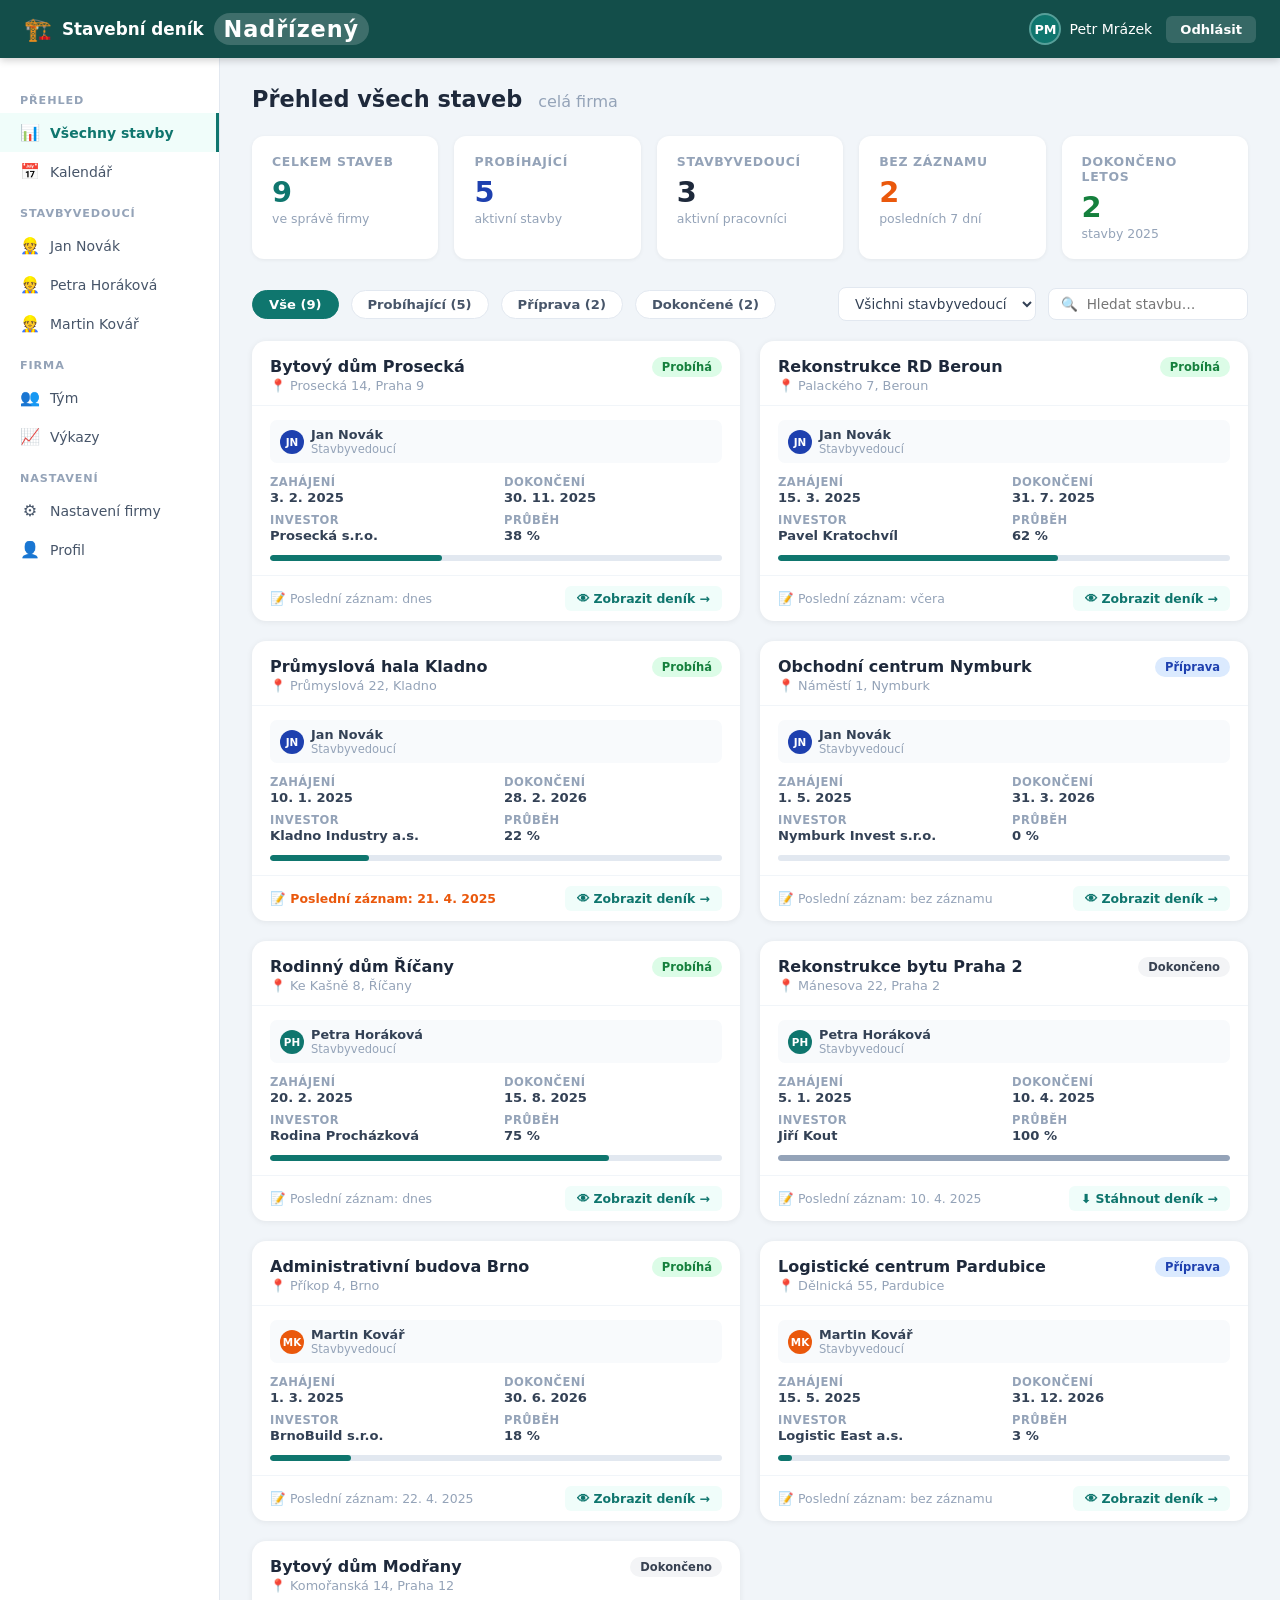
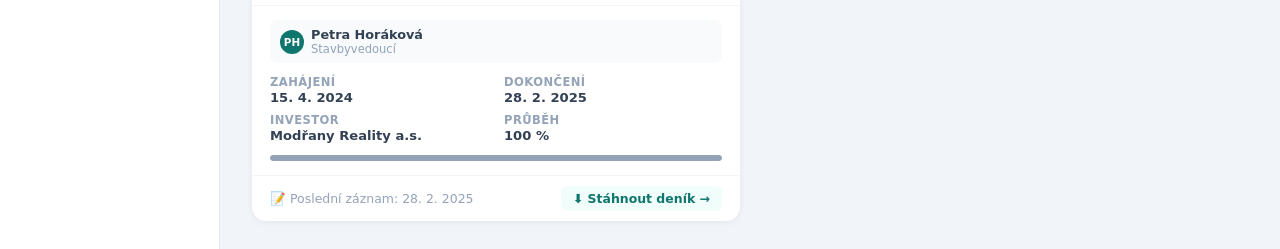
==== dashboard-nadrizeny.html @ 55eeec6a "Initial commit — Stavební deník demo Statická HTML aplikace s rolemi stavbyvedoucí a nadřízený: - Př" ====
<!DOCTYPE html>
<html lang="cs">
<head>
  <meta charset="UTF-8" />
  <meta name="viewport" content="width=device-width, initial-scale=1.0" />
  <title>Stavební deník – Přehled vedení</title>
  <style>
    *, *::before, *::after { box-sizing: border-box; margin: 0; padding: 0; }
    :root {
      --blue:    #1e40af;
      --blue-d:  #1e3a8a;
      --blue-l:  #dbeafe;
      --blue-50: #eff6ff;
      --teal:    #0f766e;
      --teal-l:  #ccfbf1;
      --orange:  #ea580c;
      --green:   #15803d;
      --green-l: #dcfce7;
      --gray-50: #f8fafc;
      --gray-100:#f1f5f9;
      --gray-200:#e2e8f0;
      --gray-400:#94a3b8;
      --gray-600:#475569;
      --gray-700:#334155;
      --gray-800:#1e293b;
    }
    body { font-family: system-ui, sans-serif; background: var(--gray-100); color: var(--gray-800); }

    /* Topbar */
    .topbar { background: #134e4a; color: #fff; padding: 0 24px; height: 58px; display: flex; align-items: center; justify-content: space-between; position: sticky; top: 0; z-index: 100; box-shadow: 0 2px 8px rgba(0,0,0,0.2); }
    .topbar-logo { display: flex; align-items: center; gap: 10px; font-weight: 800; font-size: 1.05rem; }
    .topbar-logo span { font-size: 1.4rem; }
    .role-badge { background: rgba(255,255,255,0.18); font-size: 0.72rem; font-weight: 700; padding: 3px 10px; border-radius: 100px; letter-spacing: 0.04em; }
    .topbar-right { display: flex; align-items: center; gap: 14px; }
    .topbar-user { display: flex; align-items: center; gap: 8px; font-size: 0.875rem; }
    .avatar { width: 32px; height: 32px; border-radius: 50%; background: var(--teal); border: 2px solid rgba(255,255,255,0.3); display: flex; align-items: center; justify-content: center; font-weight: 700; font-size: 0.8rem; }
    .topbar-btn { background: rgba(255,255,255,0.15); border: none; color: #fff; padding: 6px 14px; border-radius: 6px; font-size: 0.82rem; cursor: pointer; font-family: inherit; font-weight: 600; }
    .topbar-btn:hover { background: rgba(255,255,255,0.25); }

    /* Layout */
    .layout { display: flex; min-height: calc(100vh - 58px); }
    .sidebar { width: 220px; background: #fff; border-right: 1px solid var(--gray-200); padding: 20px 0; flex-shrink: 0; }
    .nav-item { display: flex; align-items: center; gap: 10px; padding: 10px 20px; font-size: 0.875rem; font-weight: 500; color: var(--gray-600); cursor: pointer; transition: background 0.1s; text-decoration: none; }
    .nav-item:hover { background: var(--gray-100); color: var(--gray-800); }
    .nav-item.active { background: #f0fdfa; color: var(--teal); font-weight: 700; border-right: 3px solid var(--teal); }
    .nav-icon { font-size: 1rem; width: 20px; text-align: center; }
    .nav-section { font-size: 0.7rem; font-weight: 700; color: var(--gray-400); text-transform: uppercase; letter-spacing: 0.08em; padding: 16px 20px 6px; }
    .main { flex: 1; padding: 28px 32px; }

    /* Page header */
    .page-header { display: flex; align-items: center; justify-content: space-between; margin-bottom: 24px; }
    .page-title { font-size: 1.4rem; font-weight: 800; color: var(--gray-800); }
    .page-title span { color: var(--gray-400); font-weight: 400; font-size: 1rem; margin-left: 8px; }

    /* Stats */
    .stats { display: grid; grid-template-columns: repeat(5, 1fr); gap: 16px; margin-bottom: 28px; }
    .stat-card { background: #fff; border-radius: 12px; padding: 18px 20px; box-shadow: 0 1px 4px rgba(0,0,0,0.06); }
    .stat-label { font-size: 0.78rem; font-weight: 600; color: var(--gray-400); text-transform: uppercase; letter-spacing: 0.05em; margin-bottom: 6px; }
    .stat-value { font-size: 1.8rem; font-weight: 800; color: var(--gray-800); }
    .stat-sub { font-size: 0.78rem; color: var(--gray-400); margin-top: 2px; }
    .stat-card.teal .stat-value { color: var(--teal); }
    .stat-card.blue .stat-value { color: var(--blue); }
    .stat-card.orange .stat-value { color: var(--orange); }
    .stat-card.green .stat-value { color: var(--green); }

    /* Toolbar */
    .toolbar { display: flex; align-items: center; gap: 12px; margin-bottom: 20px; flex-wrap: wrap; }
    .filter-btn { padding: 6px 16px; border-radius: 100px; border: 1.5px solid var(--gray-200); background: #fff; font-size: 0.82rem; font-weight: 600; cursor: pointer; color: var(--gray-600); font-family: inherit; transition: all 0.1s; }
    .filter-btn:hover { border-color: var(--teal); color: var(--teal); }
    .filter-btn.active { background: var(--teal); color: #fff; border-color: var(--teal); }
    .toolbar-sep { flex: 1; }
    .mgr-select { border: 1.5px solid var(--gray-200); border-radius: 8px; padding: 7px 12px; font-size: 0.85rem; font-family: inherit; outline: none; background: #fff; color: var(--gray-700); cursor: pointer; }
    .mgr-select:focus { border-color: var(--teal); }
    .search-input { border: 1.5px solid var(--gray-200); border-radius: 8px; padding: 7px 12px; font-size: 0.85rem; font-family: inherit; outline: none; width: 200px; }
    .search-input:focus { border-color: var(--teal); }

    /* Grid */
    .stavby-grid { display: grid; grid-template-columns: repeat(auto-fill, minmax(320px, 1fr)); gap: 20px; }
    .stavba-card { background: #fff; border-radius: 14px; box-shadow: 0 1px 6px rgba(0,0,0,0.07); overflow: hidden; transition: all 0.2s; text-decoration: none; color: inherit; display: block; }
    .stavba-card:hover { box-shadow: 0 6px 20px rgba(0,0,0,0.12); transform: translateY(-1px); }
    .stavba-header { padding: 16px 18px 12px; border-bottom: 1px solid var(--gray-100); display: flex; justify-content: space-between; align-items: flex-start; gap: 8px; }
    .stavba-name { font-weight: 800; font-size: 1rem; color: var(--gray-800); margin-bottom: 2px; }
    .stavba-addr { font-size: 0.8rem; color: var(--gray-400); }
    .badge { font-size: 0.72rem; font-weight: 700; padding: 3px 10px; border-radius: 100px; white-space: nowrap; flex-shrink: 0; }
    .badge.probiha   { background: var(--green-l);  color: var(--green); }
    .badge.priprava  { background: var(--blue-l);   color: var(--blue); }
    .badge.pozastavena { background: #fef3c7; color: #92400e; }
    .badge.dokonceno { background: #f3f4f6; color: #374151; }
    .stavba-body { padding: 14px 18px; }
    .stavba-meta { display: grid; grid-template-columns: 1fr 1fr; gap: 8px 16px; margin-bottom: 12px; }
    .meta-label { font-size: 0.72rem; color: var(--gray-400); font-weight: 600; text-transform: uppercase; letter-spacing: 0.04em; }
    .meta-value { font-size: 0.82rem; font-weight: 600; color: var(--gray-700); margin-top: 1px; }
    .manager-row { display: flex; align-items: center; gap: 7px; margin-bottom: 12px; padding: 7px 10px; background: var(--gray-50); border-radius: 7px; }
    .manager-avatar { width: 24px; height: 24px; border-radius: 50%; background: var(--blue); color: #fff; font-size: 0.65rem; font-weight: 700; display: flex; align-items: center; justify-content: center; flex-shrink: 0; }
    .manager-avatar.teal { background: var(--teal); }
    .manager-avatar.orange { background: var(--orange); }
    .manager-name { font-size: 0.8rem; font-weight: 600; color: var(--gray-700); }
    .manager-role { font-size: 0.72rem; color: var(--gray-400); }
    .progress-bar-wrap { margin-bottom: 0; }
    .progress-label { display: flex; justify-content: space-between; font-size: 0.75rem; color: var(--gray-400); margin-bottom: 4px; }
    .progress-bar { height: 6px; background: var(--gray-200); border-radius: 100px; overflow: hidden; }
    .progress-fill { height: 100%; border-radius: 100px; background: var(--teal); }
    .progress-fill.done { background: var(--gray-400); }
    .stavba-footer { padding: 10px 18px; border-top: 1px solid var(--gray-100); display: flex; justify-content: space-between; align-items: center; }
    .last-entry { font-size: 0.78rem; color: var(--gray-400); }
    .last-entry.warn { color: var(--orange); font-weight: 600; }
    .open-btn { font-size: 0.78rem; font-weight: 700; color: var(--teal); background: #f0fdfa; border: none; padding: 5px 12px; border-radius: 6px; cursor: pointer; font-family: inherit; white-space: nowrap; }
    .open-btn:hover { background: var(--teal-l); }

    /* No results */
    .no-results { text-align: center; padding: 60px 20px; color: var(--gray-400); grid-column: 1 / -1; }
    .no-results-icon { font-size: 2.5rem; display: block; margin-bottom: 12px; }
  </style>
</head>
<body>

<div class="topbar">
  <div class="topbar-logo">
    <span>🏗️</span> Stavební deník
    <span class="role-badge">Nadřízený</span>
  </div>
  <div class="topbar-right">
    <div class="topbar-user">
      <div class="avatar">PM</div>
      <span>Petr Mrázek</span>
    </div>
    <button class="topbar-btn" onclick="window.location='index.html'">Odhlásit</button>
  </div>
</div>

<div class="layout">
  <aside class="sidebar">
    <div class="nav-section">Přehled</div>
    <a class="nav-item active" href="dashboard-nadrizeny.html"><span class="nav-icon">📊</span> Všechny stavby</a>
    <a class="nav-item" href="kalendar.html"><span class="nav-icon">📅</span> Kalendář</a>
    <div class="nav-section">Stavbyvedoucí</div>
    <a class="nav-item" href="#" onclick="filterByMgr('Jan Novák'); return false;"><span class="nav-icon">👷</span> Jan Novák</a>
    <a class="nav-item" href="#" onclick="filterByMgr('Petra Horáková'); return false;"><span class="nav-icon">👷</span> Petra Horáková</a>
    <a class="nav-item" href="#" onclick="filterByMgr('Martin Kovář'); return false;"><span class="nav-icon">👷</span> Martin Kovář</a>
    <div class="nav-section">Firma</div>
    <a class="nav-item" href="#"><span class="nav-icon">👥</span> Tým</a>
    <a class="nav-item" href="#"><span class="nav-icon">📈</span> Výkazy</a>
    <div class="nav-section">Nastavení</div>
    <a class="nav-item" href="#"><span class="nav-icon">⚙️</span> Nastavení firmy</a>
    <a class="nav-item" href="#"><span class="nav-icon">👤</span> Profil</a>
  </aside>

  <main class="main">
    <div class="page-header">
      <div class="page-title">Přehled všech staveb <span>celá firma</span></div>
    </div>

    <div class="stats">
      <div class="stat-card teal">
        <div class="stat-label">Celkem staveb</div>
        <div class="stat-value">9</div>
        <div class="stat-sub">ve správě firmy</div>
      </div>
      <div class="stat-card blue">
        <div class="stat-label">Probíhající</div>
        <div class="stat-value">5</div>
        <div class="stat-sub">aktivní stavby</div>
      </div>
      <div class="stat-card">
        <div class="stat-label">Stavbyvedoucí</div>
        <div class="stat-value">3</div>
        <div class="stat-sub">aktivní pracovníci</div>
      </div>
      <div class="stat-card orange">
        <div class="stat-label">Bez záznamu</div>
        <div class="stat-value">2</div>
        <div class="stat-sub">posledních 7 dní</div>
      </div>
      <div class="stat-card green">
        <div class="stat-label">Dokončeno letos</div>
        <div class="stat-value">2</div>
        <div class="stat-sub">stavby 2025</div>
      </div>
    </div>

    <div class="toolbar">
      <button class="filter-btn active" onclick="filterStatus('vse', this)">Vše (9)</button>
      <button class="filter-btn" onclick="filterStatus('probiha', this)">Probíhající (5)</button>
      <button class="filter-btn" onclick="filterStatus('priprava', this)">Příprava (2)</button>
      <button class="filter-btn" onclick="filterStatus('dokonceno', this)">Dokončené (2)</button>
      <div class="toolbar-sep"></div>
      <select class="mgr-select" id="mgr-filter" onchange="applyFilters()">
        <option value="">Všichni stavbyvedoucí</option>
        <option value="Jan Novák">Jan Novák</option>
        <option value="Petra Horáková">Petra Horáková</option>
        <option value="Martin Kovář">Martin Kovář</option>
      </select>
      <input class="search-input" id="search-input" placeholder="🔍  Hledat stavbu…" oninput="applyFilters()" />
    </div>

    <div class="stavby-grid" id="stavby-grid"></div>
  </main>
</div>

<script>
  const SITES = [
    {
      id:1, name:'Bytový dům Prosecká', addr:'Prosecká 14, Praha 9',
      status:'probiha', statusLabel:'Probíhá',
      start:'3. 2. 2025', end:'30. 11. 2025',
      mgr:'Jan Novák', mgrAbbr:'JN', mgrColor:'blue',
      investor:'Prosecká s.r.o.', progress:38,
      lastEntry:'dnes', lastWarn:false,
    },
    {
      id:2, name:'Rekonstrukce RD Beroun', addr:'Palackého 7, Beroun',
      status:'probiha', statusLabel:'Probíhá',
      start:'15. 3. 2025', end:'31. 7. 2025',
      mgr:'Jan Novák', mgrAbbr:'JN', mgrColor:'blue',
      investor:'Pavel Kratochvíl', progress:62,
      lastEntry:'včera', lastWarn:false,
    },
    {
      id:3, name:'Průmyslová hala Kladno', addr:'Průmyslová 22, Kladno',
      status:'probiha', statusLabel:'Probíhá',
      start:'10. 1. 2025', end:'28. 2. 2026',
      mgr:'Jan Novák', mgrAbbr:'JN', mgrColor:'blue',
      investor:'Kladno Industry a.s.', progress:22,
      lastEntry:'21. 4. 2025', lastWarn:true,
    },
    {
      id:4, name:'Obchodní centrum Nymburk', addr:'Náměstí 1, Nymburk',
      status:'priprava', statusLabel:'Příprava',
      start:'1. 5. 2025', end:'31. 3. 2026',
      mgr:'Jan Novák', mgrAbbr:'JN', mgrColor:'blue',
      investor:'Nymburk Invest s.r.o.', progress:0,
      lastEntry:'bez záznamu', lastWarn:false,
    },
    {
      id:5, name:'Rodinný dům Říčany', addr:'Ke Kašně 8, Říčany',
      status:'probiha', statusLabel:'Probíhá',
      start:'20. 2. 2025', end:'15. 8. 2025',
      mgr:'Petra Horáková', mgrAbbr:'PH', mgrColor:'teal',
      investor:'Rodina Procházková', progress:75,
      lastEntry:'dnes', lastWarn:false,
    },
    {
      id:6, name:'Rekonstrukce bytu Praha 2', addr:'Mánesova 22, Praha 2',
      status:'dokonceno', statusLabel:'Dokončeno',
      start:'5. 1. 2025', end:'10. 4. 2025',
      mgr:'Petra Horáková', mgrAbbr:'PH', mgrColor:'teal',
      investor:'Jiří Kout', progress:100,
      lastEntry:'10. 4. 2025', lastWarn:false,
    },
    {
      id:7, name:'Administrativní budova Brno', addr:'Příkop 4, Brno',
      status:'probiha', statusLabel:'Probíhá',
      start:'1. 3. 2025', end:'30. 6. 2026',
      mgr:'Martin Kovář', mgrAbbr:'MK', mgrColor:'orange',
      investor:'BrnoBuild s.r.o.', progress:18,
      lastEntry:'22. 4. 2025', lastWarn:false,
    },
    {
      id:8, name:'Logistické centrum Pardubice', addr:'Dělnická 55, Pardubice',
      status:'priprava', statusLabel:'Příprava',
      start:'15. 5. 2025', end:'31. 12. 2026',
      mgr:'Martin Kovář', mgrAbbr:'MK', mgrColor:'orange',
      investor:'Logistic East a.s.', progress:3,
      lastEntry:'bez záznamu', lastWarn:false,
    },
    {
      id:9, name:'Bytový dům Modřany', addr:'Komořanská 14, Praha 12',
      status:'dokonceno', statusLabel:'Dokončeno',
      start:'15. 4. 2024', end:'28. 2. 2025',
      mgr:'Petra Horáková', mgrAbbr:'PH', mgrColor:'teal',
      investor:'Modřany Reality a.s.', progress:100,
      lastEntry:'28. 2. 2025', lastWarn:false,
    },
  ];

  let activeStatus = 'vse';
  let activeMgr    = '';

  function renderSites(sites) {
    const grid = document.getElementById('stavby-grid');
    if (!sites.length) {
      grid.innerHTML = `<div class="no-results">
        <span class="no-results-icon">🔍</span>
        Žádné stavby neodpovídají filtru.
      </div>`;
      return;
    }
    grid.innerHTML = sites.map(s => {
      const statusBadge = `<span class="badge ${s.status}">${s.statusLabel}</span>`;
      const fillClass   = s.progress === 100 ? ' done' : '';
      const warnCls     = s.lastWarn ? ' warn' : '';
      return `<div class="stavba-card" onclick="window.location='denik-nadrizeny.html'">
        <div class="stavba-header">
          <div>
            <div class="stavba-name">${s.name}</div>
            <div class="stavba-addr">📍 ${s.addr}</div>
          </div>
          ${statusBadge}
        </div>
        <div class="stavba-body">
          <div class="manager-row">
            <div class="manager-avatar ${s.mgrColor}">${s.mgrAbbr}</div>
            <div>
              <div class="manager-name">${s.mgr}</div>
              <div class="manager-role">Stavbyvedoucí</div>
            </div>
          </div>
          <div class="stavba-meta">
            <div>
              <div class="meta-label">Zahájení</div>
              <div class="meta-value">${s.start}</div>
            </div>
            <div>
              <div class="meta-label">Dokončení</div>
              <div class="meta-value">${s.end}</div>
            </div>
            <div>
              <div class="meta-label">Investor</div>
              <div class="meta-value">${s.investor}</div>
            </div>
            <div>
              <div class="meta-label">Průběh</div>
              <div class="meta-value">${s.progress} %</div>
            </div>
          </div>
          <div class="progress-bar-wrap">
            <div class="progress-bar">
              <div class="progress-fill${fillClass}" style="width:${s.progress}%"></div>
            </div>
          </div>
        </div>
        <div class="stavba-footer">
          <div class="last-entry${warnCls}">📝 Poslední záznam: ${s.lastEntry}</div>
          <button class="open-btn" onclick="event.stopPropagation(); window.location='denik-nadrizeny.html'">
            ${s.status === 'dokonceno' ? '⬇ Stáhnout deník' : '👁 Zobrazit deník'} →
          </button>
        </div>
      </div>`;
    }).join('');
  }

  function applyFilters() {
    const search = document.getElementById('search-input').value.toLowerCase();
    const mgr    = document.getElementById('mgr-filter').value;
    let filtered = SITES;
    if (activeStatus !== 'vse') filtered = filtered.filter(s => s.status === activeStatus);
    if (mgr)   filtered = filtered.filter(s => s.mgr === mgr);
    if (search) filtered = filtered.filter(s =>
      s.name.toLowerCase().includes(search) ||
      s.addr.toLowerCase().includes(search) ||
      s.mgr.toLowerCase().includes(search)
    );
    renderSites(filtered);
  }

  function filterStatus(status, btn) {
    activeStatus = status;
    document.querySelectorAll('.filter-btn').forEach(b => b.classList.remove('active'));
    btn.classList.add('active');
    applyFilters();
  }

  function filterByMgr(name) {
    document.getElementById('mgr-filter').value = name;
    activeMgr = name;
    applyFilters();
  }

  renderSites(SITES);
</script>
</body>
</html>
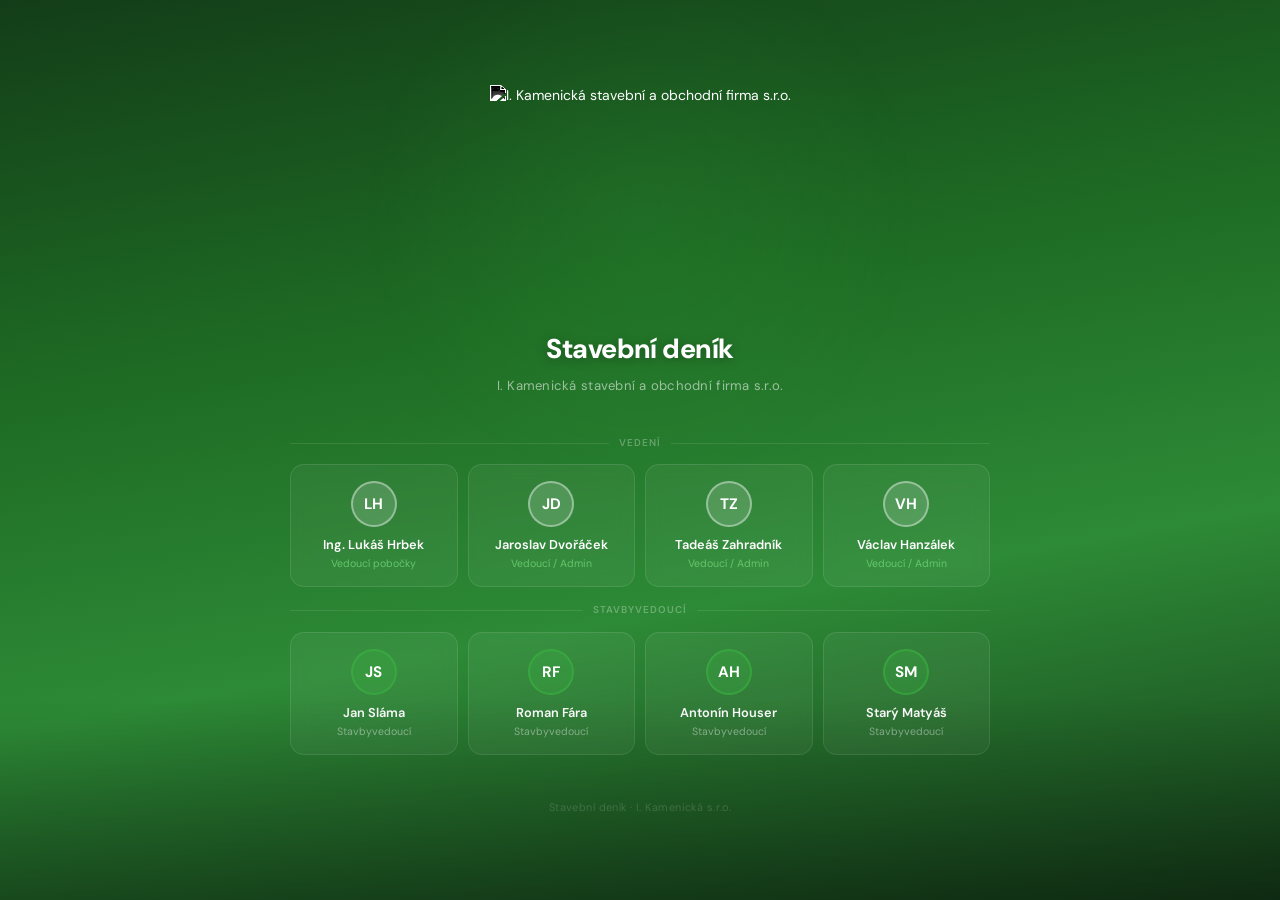
==== commit aea862a8: "Redesign: dark sidebar, topbar unification, SVG icons, animations - Topbar: darker gradient matching" ====
--- a/dashboard-nadrizeny.html
+++ b/dashboard-nadrizeny.html
@@ -2,161 +2,148 @@
 <html lang="cs">
 <head>
   <meta charset="UTF-8" />
+  <link rel="icon" type="image/jpeg" href="logo.jpg" />
   <meta name="viewport" content="width=device-width, initial-scale=1.0" />
   <title>Stavební deník – Přehled vedení</title>
+  <link rel="stylesheet" href="style.css" />
   <style>
-    *, *::before, *::after { box-sizing: border-box; margin: 0; padding: 0; }
-    :root {
-      --blue:    #1e40af;
-      --blue-d:  #1e3a8a;
-      --blue-l:  #dbeafe;
-      --blue-50: #eff6ff;
-      --teal:    #0f766e;
-      --teal-l:  #ccfbf1;
-      --orange:  #ea580c;
-      --green:   #15803d;
-      --green-l: #dcfce7;
-      --gray-50: #f8fafc;
-      --gray-100:#f1f5f9;
-      --gray-200:#e2e8f0;
-      --gray-400:#94a3b8;
-      --gray-600:#475569;
-      --gray-700:#334155;
-      --gray-800:#1e293b;
-    }
-    body { font-family: system-ui, sans-serif; background: var(--gray-100); color: var(--gray-800); }
-
-    /* Topbar */
-    .topbar { background: #134e4a; color: #fff; padding: 0 24px; height: 58px; display: flex; align-items: center; justify-content: space-between; position: sticky; top: 0; z-index: 100; box-shadow: 0 2px 8px rgba(0,0,0,0.2); }
-    .topbar-logo { display: flex; align-items: center; gap: 10px; font-weight: 800; font-size: 1.05rem; }
-    .topbar-logo span { font-size: 1.4rem; }
-    .role-badge { background: rgba(255,255,255,0.18); font-size: 0.72rem; font-weight: 700; padding: 3px 10px; border-radius: 100px; letter-spacing: 0.04em; }
-    .topbar-right { display: flex; align-items: center; gap: 14px; }
-    .topbar-user { display: flex; align-items: center; gap: 8px; font-size: 0.875rem; }
-    .avatar { width: 32px; height: 32px; border-radius: 50%; background: var(--teal); border: 2px solid rgba(255,255,255,0.3); display: flex; align-items: center; justify-content: center; font-weight: 700; font-size: 0.8rem; }
-    .topbar-btn { background: rgba(255,255,255,0.15); border: none; color: #fff; padding: 6px 14px; border-radius: 6px; font-size: 0.82rem; cursor: pointer; font-family: inherit; font-weight: 600; }
-    .topbar-btn:hover { background: rgba(255,255,255,0.25); }
-
-    /* Layout */
-    .layout { display: flex; min-height: calc(100vh - 58px); }
-    .sidebar { width: 220px; background: #fff; border-right: 1px solid var(--gray-200); padding: 20px 0; flex-shrink: 0; }
-    .nav-item { display: flex; align-items: center; gap: 10px; padding: 10px 20px; font-size: 0.875rem; font-weight: 500; color: var(--gray-600); cursor: pointer; transition: background 0.1s; text-decoration: none; }
-    .nav-item:hover { background: var(--gray-100); color: var(--gray-800); }
-    .nav-item.active { background: #f0fdfa; color: var(--teal); font-weight: 700; border-right: 3px solid var(--teal); }
-    .nav-icon { font-size: 1rem; width: 20px; text-align: center; }
-    .nav-section { font-size: 0.7rem; font-weight: 700; color: var(--gray-400); text-transform: uppercase; letter-spacing: 0.08em; padding: 16px 20px 6px; }
-    .main { flex: 1; padding: 28px 32px; }
-
-    /* Page header */
-    .page-header { display: flex; align-items: center; justify-content: space-between; margin-bottom: 24px; }
-    .page-title { font-size: 1.4rem; font-weight: 800; color: var(--gray-800); }
-    .page-title span { color: var(--gray-400); font-weight: 400; font-size: 1rem; margin-left: 8px; }
-
-    /* Stats */
-    .stats { display: grid; grid-template-columns: repeat(5, 1fr); gap: 16px; margin-bottom: 28px; }
-    .stat-card { background: #fff; border-radius: 12px; padding: 18px 20px; box-shadow: 0 1px 4px rgba(0,0,0,0.06); }
-    .stat-label { font-size: 0.78rem; font-weight: 600; color: var(--gray-400); text-transform: uppercase; letter-spacing: 0.05em; margin-bottom: 6px; }
-    .stat-value { font-size: 1.8rem; font-weight: 800; color: var(--gray-800); }
-    .stat-sub { font-size: 0.78rem; color: var(--gray-400); margin-top: 2px; }
-    .stat-card.teal .stat-value { color: var(--teal); }
-    .stat-card.blue .stat-value { color: var(--blue); }
-    .stat-card.orange .stat-value { color: var(--orange); }
-    .stat-card.green .stat-value { color: var(--green); }
-
-    /* Toolbar */
-    .toolbar { display: flex; align-items: center; gap: 12px; margin-bottom: 20px; flex-wrap: wrap; }
-    .filter-btn { padding: 6px 16px; border-radius: 100px; border: 1.5px solid var(--gray-200); background: #fff; font-size: 0.82rem; font-weight: 600; cursor: pointer; color: var(--gray-600); font-family: inherit; transition: all 0.1s; }
-    .filter-btn:hover { border-color: var(--teal); color: var(--teal); }
-    .filter-btn.active { background: var(--teal); color: #fff; border-color: var(--teal); }
+    .main { padding: 24px 28px; }
+    .page-header { display: flex; align-items: center; justify-content: space-between; margin-bottom: 20px; }
+
+    .stats { display: grid; grid-template-columns: repeat(5, 1fr); gap: 12px; margin-bottom: 20px; }
+    .stat-card { background: var(--surface); border: 1px solid var(--border); border-radius: 8px; padding: 16px; }
+    .stat-label { font-size: 0.68rem; font-weight: 600; color: var(--subtle); text-transform: uppercase; letter-spacing: 0.06em; margin-bottom: 8px; }
+    .stat-value { font-size: 1.6rem; font-weight: 700; color: var(--text); letter-spacing: -0.02em; line-height: 1; }
+    .stat-value.green { color: var(--green); }
+    .stat-value.orange { color: var(--orange); }
+    .stat-sub { font-size: 0.72rem; color: var(--subtle); margin-top: 4px; }
+
+    .toolbar { display: flex; align-items: center; gap: 8px; margin-bottom: 16px; flex-wrap: wrap; }
+    .filter-btn { padding: 5px 14px; border-radius: 5px; border: 1px solid var(--border); background: var(--surface); font-size: 0.78rem; font-weight: 500; cursor: pointer; color: var(--muted); font-family: inherit; }
+    .filter-btn:hover { border-color: var(--border-2); color: var(--text); }
+    .filter-btn.active { background: var(--slate); color: #fff; border-color: var(--slate); }
     .toolbar-sep { flex: 1; }
-    .mgr-select { border: 1.5px solid var(--gray-200); border-radius: 8px; padding: 7px 12px; font-size: 0.85rem; font-family: inherit; outline: none; background: #fff; color: var(--gray-700); cursor: pointer; }
-    .mgr-select:focus { border-color: var(--teal); }
-    .search-input { border: 1.5px solid var(--gray-200); border-radius: 8px; padding: 7px 12px; font-size: 0.85rem; font-family: inherit; outline: none; width: 200px; }
-    .search-input:focus { border-color: var(--teal); }
-
-    /* Grid */
-    .stavby-grid { display: grid; grid-template-columns: repeat(auto-fill, minmax(320px, 1fr)); gap: 20px; }
-    .stavba-card { background: #fff; border-radius: 14px; box-shadow: 0 1px 6px rgba(0,0,0,0.07); overflow: hidden; transition: all 0.2s; text-decoration: none; color: inherit; display: block; }
-    .stavba-card:hover { box-shadow: 0 6px 20px rgba(0,0,0,0.12); transform: translateY(-1px); }
-    .stavba-header { padding: 16px 18px 12px; border-bottom: 1px solid var(--gray-100); display: flex; justify-content: space-between; align-items: flex-start; gap: 8px; }
-    .stavba-name { font-weight: 800; font-size: 1rem; color: var(--gray-800); margin-bottom: 2px; }
-    .stavba-addr { font-size: 0.8rem; color: var(--gray-400); }
-    .badge { font-size: 0.72rem; font-weight: 700; padding: 3px 10px; border-radius: 100px; white-space: nowrap; flex-shrink: 0; }
-    .badge.probiha   { background: var(--green-l);  color: var(--green); }
-    .badge.priprava  { background: var(--blue-l);   color: var(--blue); }
-    .badge.pozastavena { background: #fef3c7; color: #92400e; }
-    .badge.dokonceno { background: #f3f4f6; color: #374151; }
-    .stavba-body { padding: 14px 18px; }
-    .stavba-meta { display: grid; grid-template-columns: 1fr 1fr; gap: 8px 16px; margin-bottom: 12px; }
-    .meta-label { font-size: 0.72rem; color: var(--gray-400); font-weight: 600; text-transform: uppercase; letter-spacing: 0.04em; }
-    .meta-value { font-size: 0.82rem; font-weight: 600; color: var(--gray-700); margin-top: 1px; }
-    .manager-row { display: flex; align-items: center; gap: 7px; margin-bottom: 12px; padding: 7px 10px; background: var(--gray-50); border-radius: 7px; }
-    .manager-avatar { width: 24px; height: 24px; border-radius: 50%; background: var(--blue); color: #fff; font-size: 0.65rem; font-weight: 700; display: flex; align-items: center; justify-content: center; flex-shrink: 0; }
-    .manager-avatar.teal { background: var(--teal); }
-    .manager-avatar.orange { background: var(--orange); }
-    .manager-name { font-size: 0.8rem; font-weight: 600; color: var(--gray-700); }
-    .manager-role { font-size: 0.72rem; color: var(--gray-400); }
-    .progress-bar-wrap { margin-bottom: 0; }
-    .progress-label { display: flex; justify-content: space-between; font-size: 0.75rem; color: var(--gray-400); margin-bottom: 4px; }
-    .progress-bar { height: 6px; background: var(--gray-200); border-radius: 100px; overflow: hidden; }
-    .progress-fill { height: 100%; border-radius: 100px; background: var(--teal); }
-    .progress-fill.done { background: var(--gray-400); }
-    .stavba-footer { padding: 10px 18px; border-top: 1px solid var(--gray-100); display: flex; justify-content: space-between; align-items: center; }
-    .last-entry { font-size: 0.78rem; color: var(--gray-400); }
-    .last-entry.warn { color: var(--orange); font-weight: 600; }
-    .open-btn { font-size: 0.78rem; font-weight: 700; color: var(--teal); background: #f0fdfa; border: none; padding: 5px 12px; border-radius: 6px; cursor: pointer; font-family: inherit; white-space: nowrap; }
-    .open-btn:hover { background: var(--teal-l); }
-
-    /* No results */
-    .no-results { text-align: center; padding: 60px 20px; color: var(--gray-400); grid-column: 1 / -1; }
-    .no-results-icon { font-size: 2.5rem; display: block; margin-bottom: 12px; }
+    .mgr-select, .search-input { border: 1px solid var(--border); border-radius: 6px; padding: 7px 10px; font-size: 0.84rem; font-family: inherit; outline: none; color: var(--text); background: var(--surface); }
+    .mgr-select:focus, .search-input:focus { border-color: var(--green); box-shadow: 0 0 0 3px rgba(46,139,46,0.14); }
+    .search-input { width: 200px; }
+
+    .stavby-grid { display: grid; grid-template-columns: repeat(auto-fill, minmax(310px, 1fr)); gap: 14px; }
+    .stavba-card { background: var(--surface); border: 1px solid var(--border); border-radius: 8px; overflow: hidden; text-decoration: none; color: inherit; display: block; cursor: pointer; transition: box-shadow 0.15s, border-color 0.15s; }
+    .stavba-card:hover { box-shadow: 0 4px 16px rgba(0,0,0,0.07); border-color: var(--border-2); }
+    .stavba-header { padding: 14px 16px 12px; border-bottom: 1px solid var(--border); display: flex; justify-content: space-between; align-items: flex-start; gap: 8px; }
+    .stavba-name { font-weight: 700; font-size: 0.95rem; color: var(--text); margin-bottom: 2px; }
+    .stavba-addr { font-size: 0.76rem; color: var(--subtle); }
+    .stavba-body { padding: 12px 16px; }
+    .stavba-meta { display: grid; grid-template-columns: 1fr 1fr; gap: 8px 12px; margin-bottom: 12px; }
+    .meta-label { font-size: 0.65rem; color: var(--subtle); font-weight: 600; text-transform: uppercase; letter-spacing: 0.04em; }
+    .meta-value { font-size: 0.8rem; font-weight: 600; color: var(--muted); margin-top: 2px; }
+    .manager-row { display: flex; align-items: center; gap: 8px; margin-bottom: 12px; padding: 7px 10px; background: var(--bg); border-radius: 6px; border: 1px solid var(--border); }
+    .manager-avatar { width: 24px; height: 24px; border-radius: 50%; background: var(--slate); color: #fff; font-size: 0.65rem; font-weight: 700; display: flex; align-items: center; justify-content: center; flex-shrink: 0; }
+    .manager-name { font-size: 0.8rem; font-weight: 600; color: var(--text); }
+    .manager-role { font-size: 0.7rem; color: var(--subtle); }
+    .progress-bar { height: 4px; background: var(--border); border-radius: 100px; overflow: hidden; }
+    .progress-fill { height: 100%; border-radius: 100px; background: var(--green); }
+    .progress-fill.done { background: var(--subtle); }
+    .stavba-footer { padding: 9px 16px; border-top: 1px solid var(--border); display: flex; justify-content: space-between; align-items: center; }
+    .last-entry { font-size: 0.76rem; color: var(--subtle); }
+    .last-entry.warn { color: var(--orange); font-weight: 500; }
+    .open-btn { font-size: 0.76rem; font-weight: 600; color: var(--green-d); background: var(--green-bg); border: 1px solid var(--green-b); padding: 4px 10px; border-radius: 5px; cursor: pointer; font-family: inherit; }
+    .open-btn:hover { background: var(--green-b); }
+    .no-results { text-align: center; padding: 60px 20px; color: var(--subtle); grid-column: 1 / -1; font-size: 0.88rem; }
+
+    .role-pill { background: rgba(255,255,255,0.15); font-size: 0.68rem; font-weight: 600; padding: 2px 8px; border-radius: 4px; letter-spacing: 0.04em; margin-left: 6px; }
   </style>
 </head>
 <body>
-
 <div class="topbar">
-  <div class="topbar-logo">
-    <span>🏗️</span> Stavební deník
-    <span class="role-badge">Nadřízený</span>
-  </div>
+  <a href="dashboard-nadrizeny.html" class="topbar-logo">
+    <img src="logo.jpg" class="topbar-logo-img" alt="I. Kamenická stavební" />
+    Stavební deník
+    <span class="role-pill">Nadřízený</span>
+  </a>
   <div class="topbar-right">
-    <div class="topbar-user">
-      <div class="avatar">PM</div>
-      <span>Petr Mrázek</span>
-    </div>
-    <button class="topbar-btn" onclick="window.location='index.html'">Odhlásit</button>
+    <div class="topbar-user"><div class="avatar-top" id="top-initials">?</div><span id="top-name">—</span></div>
+    <button class="topbar-btn" onclick="logout()">Odhlásit</button>
   </div>
 </div>
-
 <div class="layout">
   <aside class="sidebar">
+    <div class="sidebar-brand">
+      <div class="sidebar-brand-mark">IK</div>
+      <div class="sidebar-brand-text">
+        <div class="sidebar-brand-name">Stavební deník</div>
+        <div class="sidebar-brand-sub">I. Kamenická s.r.o.</div>
+      </div>
+    </div>
+
     <div class="nav-section">Přehled</div>
-    <a class="nav-item active" href="dashboard-nadrizeny.html"><span class="nav-icon">📊</span> Všechny stavby</a>
-    <a class="nav-item" href="kalendar.html"><span class="nav-icon">📅</span> Kalendář</a>
+    <a class="nav-item active" href="dashboard-nadrizeny.html">
+      <span class="nav-icon"><svg viewBox="0 0 24 24" fill="currentColor"><path d="M12 7V3H2v18h20V7H12zM6 19H4v-2h2v2zm0-4H4v-2h2v2zm0-4H4V9h2v2zm0-4H4V5h2v2zm4 12H8v-2h2v2zm0-4H8v-2h2v2zm0-4H8V9h2v2zm0-4H8V5h2v2zm10 12h-8v-2h2v-2h-2v-2h2v-2h-2V9h8v10zm-2-8h-2v2h2v-2zm0 4h-2v2h2v-2z"/></svg></span>
+      Všechny stavby
+    </a>
+    <a class="nav-item" href="kalendar.html">
+      <span class="nav-icon"><svg viewBox="0 0 24 24" fill="currentColor"><path d="M17 12h-5v5h5v-5zM16 1v2H8V1H6v2H5c-1.11 0-1.99.9-1.99 2L3 19c0 1.1.89 2 2 2h14c1.1 0 2-.9 2-2V5c0-1.1-.9-2-2-2h-1V1h-2zm3 18H5V8h14v11z"/></svg></span>
+      Kalendář
+    </a>
+    <a class="nav-item" href="prehled.html">
+      <span class="nav-icon"><svg viewBox="0 0 24 24" fill="currentColor"><path d="M19 3H5c-1.1 0-2 .9-2 2v14c0 1.1.9 2 2 2h14c1.1 0 2-.9 2-2V5c0-1.1-.9-2-2-2zM9 17H7v-7h2v7zm4 0h-2V7h2v10zm4 0h-2v-4h2v4z"/></svg></span>
+      Výkazy
+    </a>
+
     <div class="nav-section">Stavbyvedoucí</div>
-    <a class="nav-item" href="#" onclick="filterByMgr('Jan Novák'); return false;"><span class="nav-icon">👷</span> Jan Novák</a>
-    <a class="nav-item" href="#" onclick="filterByMgr('Petra Horáková'); return false;"><span class="nav-icon">👷</span> Petra Horáková</a>
-    <a class="nav-item" href="#" onclick="filterByMgr('Martin Kovář'); return false;"><span class="nav-icon">👷</span> Martin Kovář</a>
+    <a class="nav-item" href="#" onclick="filterByMgr('Jan Novák'); return false;">
+      <span class="nav-icon"><svg viewBox="0 0 24 24" fill="currentColor"><path d="M12 12c2.21 0 4-1.79 4-4s-1.79-4-4-4-4 1.79-4 4 1.79 4 4 4zm0 2c-2.67 0-8 1.34-8 4v2h16v-2c0-2.66-5.33-4-8-4z"/></svg></span>
+      Jan Novák
+    </a>
+    <a class="nav-item" href="#" onclick="filterByMgr('Petra Horáková'); return false;">
+      <span class="nav-icon"><svg viewBox="0 0 24 24" fill="currentColor"><path d="M12 12c2.21 0 4-1.79 4-4s-1.79-4-4-4-4 1.79-4 4 1.79 4 4 4zm0 2c-2.67 0-8 1.34-8 4v2h16v-2c0-2.66-5.33-4-8-4z"/></svg></span>
+      Petra Horáková
+    </a>
+    <a class="nav-item" href="#" onclick="filterByMgr('Martin Kovář'); return false;">
+      <span class="nav-icon"><svg viewBox="0 0 24 24" fill="currentColor"><path d="M12 12c2.21 0 4-1.79 4-4s-1.79-4-4-4-4 1.79-4 4 1.79 4 4 4zm0 2c-2.67 0-8 1.34-8 4v2h16v-2c0-2.66-5.33-4-8-4z"/></svg></span>
+      Martin Kovář
+    </a>
+
     <div class="nav-section">Firma</div>
-    <a class="nav-item" href="#"><span class="nav-icon">👥</span> Tým</a>
-    <a class="nav-item" href="#"><span class="nav-icon">📈</span> Výkazy</a>
+    <a class="nav-item" href="pracovnici.html">
+      <span class="nav-icon"><svg viewBox="0 0 24 24" fill="currentColor"><path d="M16 11c1.66 0 2.99-1.34 2.99-3S17.66 5 16 5c-1.66 0-3 1.34-3 3s1.34 3 3 3zm-8 0c1.66 0 2.99-1.34 2.99-3S9.66 5 8 5C6.34 5 5 6.34 5 8s1.34 3 3 3zm0 2c-2.33 0-7 1.17-7 3.5V19h14v-2.5c0-2.33-4.67-3.5-7-3.5zm8 0c-.29 0-.62.02-.97.05 1.16.84 1.97 1.97 1.97 3.45V19h6v-2.5c0-2.33-4.67-3.5-7-3.5z"/></svg></span>
+      Tým
+    </a>
+
     <div class="nav-section">Nastavení</div>
-    <a class="nav-item" href="#"><span class="nav-icon">⚙️</span> Nastavení firmy</a>
-    <a class="nav-item" href="#"><span class="nav-icon">👤</span> Profil</a>
+    <a class="nav-item" href="nastaveni.html">
+      <span class="nav-icon"><svg viewBox="0 0 24 24" fill="currentColor"><path d="M19.14 12.94c.04-.3.06-.61.06-.94 0-.32-.02-.64-.07-.94l2.03-1.58c.18-.14.23-.41.12-.61l-1.92-3.32c-.12-.22-.37-.29-.59-.22l-2.39.96c-.5-.38-1.03-.7-1.62-.94l-.36-2.54c-.04-.24-.24-.41-.48-.41h-3.84c-.24 0-.43.17-.47.41l-.36 2.54c-.59.24-1.13.56-1.62.94l-2.39-.96c-.22-.08-.47 0-.59.22L2.74 8.87c-.12.21-.08.47.12.61l2.03 1.58c-.05.3-.07.62-.07.94s.02.64.07.94l-2.03 1.58c-.18.14-.23.41-.12.61l1.92 3.32c.12.22.37.29.59.22l2.39-.96c.5.38 1.03.7 1.62.94l.36 2.54c.05.24.24.41.48.41h3.84c.24 0 .44-.17.47-.41l.36-2.54c.59-.24 1.13-.56 1.62-.94l2.39.96c.22.08.47 0 .59-.22l1.92-3.32c.12-.22.07-.47-.12-.61l-2.01-1.58zM12 15.6c-1.98 0-3.6-1.62-3.6-3.6s1.62-3.6 3.6-3.6 3.6 1.62 3.6 3.6-1.62 3.6-3.6 3.6z"/></svg></span>
+      Nastavení firmy
+    </a>
+    <a class="nav-item" href="profil.html">
+      <span class="nav-icon"><svg viewBox="0 0 24 24" fill="currentColor"><path d="M12 12c2.21 0 4-1.79 4-4s-1.79-4-4-4-4 1.79-4 4 1.79 4 4 4zm0 2c-2.67 0-8 1.34-8 4v2h16v-2c0-2.66-5.33-4-8-4z"/></svg></span>
+      Profil
+    </a>
+
+    <div class="sidebar-footer">
+      <div class="sidebar-user-card">
+        <div class="sidebar-avatar" id="sidebar-initials">?</div>
+        <div class="sidebar-user-info">
+          <div class="sidebar-user-name" id="sidebar-name">—</div>
+          <div class="sidebar-user-role" id="sidebar-role">—</div>
+        </div>
+        <button class="sidebar-logout-btn" onclick="logout()" title="Odhlásit se">
+          <svg viewBox="0 0 24 24" fill="currentColor"><path d="M17 7l-1.41 1.41L18.17 11H8v2h10.17l-2.58 2.58L17 17l5-5zM4 5h8V3H4c-1.1 0-2 .9-2 2v14c0 1.1.9 2 2 2h8v-2H4V5z"/></svg>
+        </button>
+      </div>
+    </div>
   </aside>
-
   <main class="main">
     <div class="page-header">
-      <div class="page-title">Přehled všech staveb <span>celá firma</span></div>
-    </div>
-
+      <div class="page-title">Přehled všech staveb <span style="color:var(--subtle);font-weight:400;font-size:1rem;margin-left:8px">celá firma</span></div>
+    </div>
     <div class="stats">
-      <div class="stat-card teal">
+      <div class="stat-card">
         <div class="stat-label">Celkem staveb</div>
-        <div class="stat-value">9</div>
+        <div class="stat-value green">9</div>
         <div class="stat-sub">ve správě firmy</div>
       </div>
-      <div class="stat-card blue">
+      <div class="stat-card">
         <div class="stat-label">Probíhající</div>
         <div class="stat-value">5</div>
         <div class="stat-sub">aktivní stavby</div>
@@ -166,18 +153,17 @@
         <div class="stat-value">3</div>
         <div class="stat-sub">aktivní pracovníci</div>
       </div>
-      <div class="stat-card orange">
+      <div class="stat-card">
         <div class="stat-label">Bez záznamu</div>
-        <div class="stat-value">2</div>
+        <div class="stat-value orange">2</div>
         <div class="stat-sub">posledních 7 dní</div>
       </div>
-      <div class="stat-card green">
+      <div class="stat-card">
         <div class="stat-label">Dokončeno letos</div>
         <div class="stat-value">2</div>
         <div class="stat-sub">stavby 2025</div>
       </div>
     </div>
-
     <div class="toolbar">
       <button class="filter-btn active" onclick="filterStatus('vse', this)">Vše (9)</button>
       <button class="filter-btn" onclick="filterStatus('probiha', this)">Probíhající (5)</button>
@@ -190,166 +176,81 @@
         <option value="Petra Horáková">Petra Horáková</option>
         <option value="Martin Kovář">Martin Kovář</option>
       </select>
-      <input class="search-input" id="search-input" placeholder="🔍  Hledat stavbu…" oninput="applyFilters()" />
-    </div>
-
+      <input class="search-input" id="search-input" placeholder="Hledat stavbu…" oninput="applyFilters()" />
+    </div>
     <div class="stavby-grid" id="stavby-grid"></div>
   </main>
 </div>
-
 <script>
+  const user = JSON.parse(localStorage.getItem('sd_user') || 'null');
+  if (!user) { window.location = 'index.html'; }
+  else {
+    const ini = user.name.replace(/Ing\.\s*/,'').split(' ').map(w=>w[0]).slice(0,2).join('').toUpperCase();
+    document.getElementById('top-initials').textContent = ini;
+    document.getElementById('top-name').textContent = user.name;
+    document.getElementById('sidebar-initials').textContent = ini;
+    document.getElementById('sidebar-name').textContent = user.name;
+    document.getElementById('sidebar-role').textContent = user.role === 'admin' ? 'Vedoucí' : 'Stavbyvedoucí';
+  }
+  function logout() { localStorage.removeItem('sd_user'); window.location = 'index.html'; }
+
+  // Sidebar nav stagger
+  document.querySelectorAll('.sidebar .nav-item').forEach((el, i) => {
+    el.style.animationDelay = (0.1 + i * 0.045) + 's';
+  });
+
   const SITES = [
-    {
-      id:1, name:'Bytový dům Prosecká', addr:'Prosecká 14, Praha 9',
-      status:'probiha', statusLabel:'Probíhá',
-      start:'3. 2. 2025', end:'30. 11. 2025',
-      mgr:'Jan Novák', mgrAbbr:'JN', mgrColor:'blue',
-      investor:'Prosecká s.r.o.', progress:38,
-      lastEntry:'dnes', lastWarn:false,
-    },
-    {
-      id:2, name:'Rekonstrukce RD Beroun', addr:'Palackého 7, Beroun',
-      status:'probiha', statusLabel:'Probíhá',
-      start:'15. 3. 2025', end:'31. 7. 2025',
-      mgr:'Jan Novák', mgrAbbr:'JN', mgrColor:'blue',
-      investor:'Pavel Kratochvíl', progress:62,
-      lastEntry:'včera', lastWarn:false,
-    },
-    {
-      id:3, name:'Průmyslová hala Kladno', addr:'Průmyslová 22, Kladno',
-      status:'probiha', statusLabel:'Probíhá',
-      start:'10. 1. 2025', end:'28. 2. 2026',
-      mgr:'Jan Novák', mgrAbbr:'JN', mgrColor:'blue',
-      investor:'Kladno Industry a.s.', progress:22,
-      lastEntry:'21. 4. 2025', lastWarn:true,
-    },
-    {
-      id:4, name:'Obchodní centrum Nymburk', addr:'Náměstí 1, Nymburk',
-      status:'priprava', statusLabel:'Příprava',
-      start:'1. 5. 2025', end:'31. 3. 2026',
-      mgr:'Jan Novák', mgrAbbr:'JN', mgrColor:'blue',
-      investor:'Nymburk Invest s.r.o.', progress:0,
-      lastEntry:'bez záznamu', lastWarn:false,
-    },
-    {
-      id:5, name:'Rodinný dům Říčany', addr:'Ke Kašně 8, Říčany',
-      status:'probiha', statusLabel:'Probíhá',
-      start:'20. 2. 2025', end:'15. 8. 2025',
-      mgr:'Petra Horáková', mgrAbbr:'PH', mgrColor:'teal',
-      investor:'Rodina Procházková', progress:75,
-      lastEntry:'dnes', lastWarn:false,
-    },
-    {
-      id:6, name:'Rekonstrukce bytu Praha 2', addr:'Mánesova 22, Praha 2',
-      status:'dokonceno', statusLabel:'Dokončeno',
-      start:'5. 1. 2025', end:'10. 4. 2025',
-      mgr:'Petra Horáková', mgrAbbr:'PH', mgrColor:'teal',
-      investor:'Jiří Kout', progress:100,
-      lastEntry:'10. 4. 2025', lastWarn:false,
-    },
-    {
-      id:7, name:'Administrativní budova Brno', addr:'Příkop 4, Brno',
-      status:'probiha', statusLabel:'Probíhá',
-      start:'1. 3. 2025', end:'30. 6. 2026',
-      mgr:'Martin Kovář', mgrAbbr:'MK', mgrColor:'orange',
-      investor:'BrnoBuild s.r.o.', progress:18,
-      lastEntry:'22. 4. 2025', lastWarn:false,
-    },
-    {
-      id:8, name:'Logistické centrum Pardubice', addr:'Dělnická 55, Pardubice',
-      status:'priprava', statusLabel:'Příprava',
-      start:'15. 5. 2025', end:'31. 12. 2026',
-      mgr:'Martin Kovář', mgrAbbr:'MK', mgrColor:'orange',
-      investor:'Logistic East a.s.', progress:3,
-      lastEntry:'bez záznamu', lastWarn:false,
-    },
-    {
-      id:9, name:'Bytový dům Modřany', addr:'Komořanská 14, Praha 12',
-      status:'dokonceno', statusLabel:'Dokončeno',
-      start:'15. 4. 2024', end:'28. 2. 2025',
-      mgr:'Petra Horáková', mgrAbbr:'PH', mgrColor:'teal',
-      investor:'Modřany Reality a.s.', progress:100,
-      lastEntry:'28. 2. 2025', lastWarn:false,
-    },
+    { id:1, name:'Bytový dům Prosecká', addr:'Prosecká 14, Praha 9', status:'probiha', statusLabel:'Probíhá', start:'3. 2. 2025', end:'30. 11. 2025', mgr:'Jan Novák', mgrAbbr:'JN', investor:'Prosecká s.r.o.', progress:38, lastEntry:'dnes', lastWarn:false },
+    { id:2, name:'Rekonstrukce RD Beroun', addr:'Palackého 7, Beroun', status:'probiha', statusLabel:'Probíhá', start:'15. 3. 2025', end:'31. 7. 2025', mgr:'Jan Novák', mgrAbbr:'JN', investor:'Pavel Kratochvíl', progress:62, lastEntry:'včera', lastWarn:false },
+    { id:3, name:'Průmyslová hala Kladno', addr:'Průmyslová 22, Kladno', status:'probiha', statusLabel:'Probíhá', start:'10. 1. 2025', end:'28. 2. 2026', mgr:'Jan Novák', mgrAbbr:'JN', investor:'Kladno Industry a.s.', progress:22, lastEntry:'21. 4. 2025', lastWarn:true },
+    { id:4, name:'Obchodní centrum Nymburk', addr:'Náměstí 1, Nymburk', status:'priprava', statusLabel:'Příprava', start:'1. 5. 2025', end:'31. 3. 2026', mgr:'Jan Novák', mgrAbbr:'JN', investor:'Nymburk Invest s.r.o.', progress:0, lastEntry:'bez záznamu', lastWarn:false },
+    { id:5, name:'Rodinný dům Říčany', addr:'Ke Kašně 8, Říčany', status:'probiha', statusLabel:'Probíhá', start:'20. 2. 2025', end:'15. 8. 2025', mgr:'Petra Horáková', mgrAbbr:'PH', investor:'Rodina Procházková', progress:75, lastEntry:'dnes', lastWarn:false },
+    { id:6, name:'Rekonstrukce bytu Praha 2', addr:'Mánesova 22, Praha 2', status:'dokonceno', statusLabel:'Dokončeno', start:'5. 1. 2025', end:'10. 4. 2025', mgr:'Petra Horáková', mgrAbbr:'PH', investor:'Jiří Kout', progress:100, lastEntry:'10. 4. 2025', lastWarn:false },
+    { id:7, name:'Administrativní budova Brno', addr:'Příkop 4, Brno', status:'probiha', statusLabel:'Probíhá', start:'1. 3. 2025', end:'30. 6. 2026', mgr:'Martin Kovář', mgrAbbr:'MK', investor:'BrnoBuild s.r.o.', progress:18, lastEntry:'22. 4. 2025', lastWarn:false },
+    { id:8, name:'Logistické centrum Pardubice', addr:'Dělnická 55, Pardubice', status:'priprava', statusLabel:'Příprava', start:'15. 5. 2025', end:'31. 12. 2026', mgr:'Martin Kovář', mgrAbbr:'MK', investor:'Logistic East a.s.', progress:3, lastEntry:'bez záznamu', lastWarn:false },
+    { id:9, name:'Bytový dům Modřany', addr:'Komořanská 14, Praha 12', status:'dokonceno', statusLabel:'Dokončeno', start:'15. 4. 2024', end:'28. 2. 2025', mgr:'Petra Horáková', mgrAbbr:'PH', investor:'Modřany Reality a.s.', progress:100, lastEntry:'28. 2. 2025', lastWarn:false },
   ];
 
   let activeStatus = 'vse';
-  let activeMgr    = '';
 
   function renderSites(sites) {
     const grid = document.getElementById('stavby-grid');
-    if (!sites.length) {
-      grid.innerHTML = `<div class="no-results">
-        <span class="no-results-icon">🔍</span>
-        Žádné stavby neodpovídají filtru.
-      </div>`;
-      return;
-    }
-    grid.innerHTML = sites.map(s => {
-      const statusBadge = `<span class="badge ${s.status}">${s.statusLabel}</span>`;
-      const fillClass   = s.progress === 100 ? ' done' : '';
-      const warnCls     = s.lastWarn ? ' warn' : '';
-      return `<div class="stavba-card" onclick="window.location='denik-nadrizeny.html'">
+    if (!sites.length) { grid.innerHTML = '<div class="no-results">Žádné stavby neodpovídají filtru.</div>'; return; }
+    grid.innerHTML = sites.map(s => `
+      <div class="stavba-card" onclick="window.location='denik-nadrizeny.html'">
         <div class="stavba-header">
-          <div>
-            <div class="stavba-name">${s.name}</div>
-            <div class="stavba-addr">📍 ${s.addr}</div>
-          </div>
-          ${statusBadge}
+          <div><div class="stavba-name">${s.name}</div><div class="stavba-addr">${s.addr}</div></div>
+          <span class="status-badge ${s.status==='probiha'?'green':s.status==='dokonceno'?'gray':'yellow'}">${s.statusLabel}</span>
         </div>
         <div class="stavba-body">
           <div class="manager-row">
-            <div class="manager-avatar ${s.mgrColor}">${s.mgrAbbr}</div>
-            <div>
-              <div class="manager-name">${s.mgr}</div>
-              <div class="manager-role">Stavbyvedoucí</div>
-            </div>
+            <div class="manager-avatar">${s.mgrAbbr}</div>
+            <div><div class="manager-name">${s.mgr}</div><div class="manager-role">Stavbyvedoucí</div></div>
           </div>
           <div class="stavba-meta">
-            <div>
-              <div class="meta-label">Zahájení</div>
-              <div class="meta-value">${s.start}</div>
-            </div>
-            <div>
-              <div class="meta-label">Dokončení</div>
-              <div class="meta-value">${s.end}</div>
-            </div>
-            <div>
-              <div class="meta-label">Investor</div>
-              <div class="meta-value">${s.investor}</div>
-            </div>
-            <div>
-              <div class="meta-label">Průběh</div>
-              <div class="meta-value">${s.progress} %</div>
-            </div>
+            <div><div class="meta-label">Zahájení</div><div class="meta-value">${s.start}</div></div>
+            <div><div class="meta-label">Dokončení</div><div class="meta-value">${s.end}</div></div>
+            <div><div class="meta-label">Investor</div><div class="meta-value">${s.investor}</div></div>
+            <div><div class="meta-label">Průběh</div><div class="meta-value">${s.progress} %</div></div>
           </div>
-          <div class="progress-bar-wrap">
-            <div class="progress-bar">
-              <div class="progress-fill${fillClass}" style="width:${s.progress}%"></div>
-            </div>
-          </div>
+          <div class="progress-bar"><div class="progress-fill${s.progress===100?' done':''}" style="width:${s.progress}%"></div></div>
         </div>
         <div class="stavba-footer">
-          <div class="last-entry${warnCls}">📝 Poslední záznam: ${s.lastEntry}</div>
+          <div class="last-entry${s.lastWarn?' warn':''}">Poslední záznam: ${s.lastEntry}${s.lastWarn?' — upozornění':''}</div>
           <button class="open-btn" onclick="event.stopPropagation(); window.location='denik-nadrizeny.html'">
-            ${s.status === 'dokonceno' ? '⬇ Stáhnout deník' : '👁 Zobrazit deník'} →
+            ${s.status==='dokonceno'?'Stáhnout deník':'Zobrazit deník'} →
           </button>
         </div>
-      </div>`;
-    }).join('');
+      </div>`).join('');
   }
 
   function applyFilters() {
     const search = document.getElementById('search-input').value.toLowerCase();
-    const mgr    = document.getElementById('mgr-filter').value;
+    const mgr = document.getElementById('mgr-filter').value;
     let filtered = SITES;
     if (activeStatus !== 'vse') filtered = filtered.filter(s => s.status === activeStatus);
-    if (mgr)   filtered = filtered.filter(s => s.mgr === mgr);
-    if (search) filtered = filtered.filter(s =>
-      s.name.toLowerCase().includes(search) ||
-      s.addr.toLowerCase().includes(search) ||
-      s.mgr.toLowerCase().includes(search)
-    );
+    if (mgr) filtered = filtered.filter(s => s.mgr === mgr);
+    if (search) filtered = filtered.filter(s => s.name.toLowerCase().includes(search) || s.addr.toLowerCase().includes(search) || s.mgr.toLowerCase().includes(search));
     renderSites(filtered);
   }
 
@@ -362,7 +263,6 @@
 
   function filterByMgr(name) {
     document.getElementById('mgr-filter').value = name;
-    activeMgr = name;
     applyFilters();
   }
 
--- a/style.css
+++ b/style.css
@@ -0,0 +1,835 @@
+/* ===== Stavební deník – Shared Design System ===== */
+@import url('https://fonts.googleapis.com/css2?family=DM+Sans:ital,opsz,wght@0,9..40,400;0,9..40,500;0,9..40,600;0,9..40,700;0,9..40,800;1,9..40,400&family=DM+Serif+Display&display=swap');
+
+*, *::before, *::after { box-sizing: border-box; margin: 0; padding: 0; }
+
+:root {
+  --primary:        #3cb843;
+  --primary-dark:   #2a8a30;
+  --primary-darker: #1e6b24;
+  --primary-light:  #6dd174;
+  --primary-pale:   #e8f8e9;
+  --bg:             #f5fdf5;
+  --card:           #ffffff;
+  --text:           #0d1a0e;
+  --muted:          #5a7a5c;
+  --danger:         #e53e3e;
+  --warning:        #dd6b20;
+  /* backward compat aliases */
+  --surface:        #ffffff;
+  --border:         #d1e8d2;
+  --border-2:       #b0d4b2;
+  --subtle:         #7a9a7c;
+  --green:          #3cb843;
+  --green-d:        #2a8a30;
+  --green-bg:       #e8f8e9;
+  --green-b:        #b8ddb9;
+  --slate:          #1e6b24;
+  --red:            #e53e3e;
+  --red-bg:         #fff5f5;
+  --orange:         #dd6b20;
+  --orange-bg:      #fff7ed;
+  --yellow:         #d97706;
+  --yellow-bg:      #fefce8;
+  --blue:           #2563eb;
+  --blue-bg:        #eff6ff;
+}
+
+body {
+  font-family: 'DM Sans', -apple-system, BlinkMacSystemFont, sans-serif;
+  background: var(--bg);
+  color: var(--text);
+  font-size: 0.875rem;
+  line-height: 1.5;
+  -webkit-font-smoothing: antialiased;
+}
+
+/* ===== TOPBAR ===== */
+.topbar {
+  background: linear-gradient(135deg, #091d0b, #1a5220);
+  color: #fff;
+  padding: 0 24px;
+  height: 84px;
+  display: flex;
+  align-items: center;
+  justify-content: space-between;
+  position: sticky;
+  top: 0;
+  z-index: 100;
+  box-shadow: 0 2px 20px rgba(0,0,0,0.45);
+}
+
+.topbar-logo {
+  display: flex;
+  align-items: center;
+  gap: 10px;
+  font-weight: 600;
+  font-size: 1rem;
+  text-decoration: none;
+  color: #fff !important;
+  letter-spacing: -0.01em;
+}
+
+.topbar-logo:hover { color: #fff !important; }
+
+.topbar-logo-mark {
+  width: 26px;
+  height: 26px;
+  background: rgba(255,255,255,0.2);
+  border-radius: 6px;
+  display: flex;
+  align-items: center;
+  justify-content: center;
+  font-size: 0.7rem;
+  font-weight: 800;
+  color: #fff;
+  letter-spacing: 0;
+  flex-shrink: 0;
+}
+
+.topbar-logo-img {
+  height: 78px;
+  width: auto;
+  flex-shrink: 0;
+  display: block;
+  mix-blend-mode: screen;
+  filter: grayscale(1) invert(1) brightness(2.2) contrast(2);
+}
+
+.topbar-right {
+  display: flex;
+  align-items: center;
+  gap: 12px;
+}
+
+.topbar-user {
+  display: flex;
+  align-items: center;
+  gap: 8px;
+  font-size: 0.84rem;
+  color: rgba(255,255,255,0.85);
+}
+
+.avatar-top {
+  width: 34px;
+  height: 34px;
+  border-radius: 50%;
+  background: rgba(0,0,0,0.2);
+  border: 2px solid rgba(255,255,255,0.25);
+  display: flex;
+  align-items: center;
+  justify-content: center;
+  font-weight: 700;
+  font-size: 0.72rem;
+  color: #fff;
+  flex-shrink: 0;
+}
+
+.topbar-btn {
+  background: rgba(255,255,255,0.12);
+  border: 1px solid rgba(255,255,255,0.25);
+  color: rgba(255,255,255,0.9);
+  padding: 7px 14px;
+  border-radius: 8px;
+  font-size: 0.82rem;
+  cursor: pointer;
+  font-family: inherit;
+  font-weight: 500;
+  transition: all 0.2s ease;
+}
+
+.topbar-btn:hover {
+  background: rgba(255,255,255,0.2);
+  color: #fff;
+}
+
+/* ===== LAYOUT ===== */
+.layout {
+  display: flex;
+  min-height: calc(100vh - 84px);
+}
+
+/* ===== SIDEBAR ===== */
+.sidebar {
+  width: 240px;
+  background: linear-gradient(180deg, #133d18 0%, #1e6b24 40%, #2d8a36 70%, #163d1a 100%);
+  border-right: none;
+  padding: 0;
+  flex-shrink: 0;
+  overflow-y: auto;
+  box-shadow: 2px 0 24px rgba(0,0,0,0.4);
+  display: flex;
+  flex-direction: column;
+  position: relative;
+}
+
+.sidebar::before {
+  content: '';
+  position: absolute;
+  top: -50px;
+  left: -50px;
+  width: 260px;
+  height: 260px;
+  background: radial-gradient(circle, rgba(60,184,67,0.15) 0%, transparent 65%);
+  pointer-events: none;
+  z-index: 0;
+}
+
+.sidebar > * { position: relative; z-index: 1; }
+
+/* Sidebar brand */
+.sidebar-brand {
+  padding: 18px 16px 14px;
+  border-bottom: 1px solid rgba(255,255,255,0.07);
+  display: flex;
+  align-items: center;
+  gap: 11px;
+  flex-shrink: 0;
+}
+
+.sidebar-brand-mark {
+  width: 38px;
+  height: 38px;
+  border-radius: 10px;
+  background: rgba(60,184,67,0.18);
+  border: 1px solid rgba(60,184,67,0.4);
+  display: flex;
+  align-items: center;
+  justify-content: center;
+  flex-shrink: 0;
+  color: #6dd174;
+  font-weight: 800;
+  font-size: 0.82rem;
+  letter-spacing: -0.02em;
+}
+
+.sidebar-brand-text { flex: 1; min-width: 0; }
+
+.sidebar-brand-name {
+  font-size: 0.85rem;
+  font-weight: 700;
+  color: #fff;
+  letter-spacing: -0.01em;
+  line-height: 1.2;
+}
+
+.sidebar-brand-sub {
+  font-size: 0.6rem;
+  color: rgba(255,255,255,0.35);
+  letter-spacing: 0.02em;
+  margin-top: 2px;
+}
+
+/* Nav sections */
+.nav-section {
+  font-size: 0.58rem;
+  font-weight: 700;
+  color: rgba(255,255,255,0.28);
+  text-transform: uppercase;
+  letter-spacing: 0.16em;
+  padding: 16px 20px 5px;
+}
+
+/* Nav items */
+.nav-item {
+  display: flex;
+  align-items: center;
+  gap: 10px;
+  padding: 9px 14px 9px 16px;
+  font-size: 0.83rem;
+  font-weight: 500;
+  color: rgba(255,255,255,0.58);
+  cursor: pointer;
+  transition: all 0.18s ease;
+  text-decoration: none;
+  border-left: 3px solid transparent;
+  margin: 1px 8px 1px 0;
+  border-radius: 0 9px 9px 0;
+}
+
+.nav-item:hover {
+  background: rgba(255,255,255,0.07);
+  color: rgba(255,255,255,0.92);
+  border-left-color: rgba(60,184,67,0.35);
+  transform: translateX(2px);
+}
+
+.nav-item.active {
+  background: rgba(60,184,67,0.18);
+  color: #fff;
+  font-weight: 600;
+  border-left-color: #3cb843;
+  box-shadow: 0 2px 12px rgba(60,184,67,0.12);
+}
+
+/* Nav icon */
+.nav-icon {
+  width: 17px;
+  height: 17px;
+  flex-shrink: 0;
+  display: flex;
+  align-items: center;
+  justify-content: center;
+  opacity: 0.55;
+  transition: opacity 0.18s, color 0.18s;
+}
+
+.nav-icon svg { width: 15px; height: 15px; }
+
+.nav-item:hover .nav-icon { opacity: 0.88; }
+.nav-item.active .nav-icon { opacity: 1; color: #6dd174; }
+
+/* backward compat — skryjeme tečku */
+.nav-dot { display: none; }
+
+.nav-divider {
+  border: none;
+  border-top: 1px solid rgba(255,255,255,0.06);
+  margin: 6px 16px;
+}
+
+/* Sidebar footer */
+.sidebar-footer {
+  margin-top: auto;
+  padding: 10px 12px 14px;
+  border-top: 1px solid rgba(255,255,255,0.07);
+  flex-shrink: 0;
+}
+
+.sidebar-user-card {
+  display: flex;
+  align-items: center;
+  gap: 9px;
+  padding: 8px 10px;
+  border-radius: 10px;
+  background: rgba(255,255,255,0.05);
+  border: 1px solid rgba(255,255,255,0.08);
+  transition: background 0.18s;
+}
+
+.sidebar-user-card:hover { background: rgba(255,255,255,0.09); }
+
+.sidebar-avatar {
+  width: 28px;
+  height: 28px;
+  border-radius: 50%;
+  background: rgba(60,184,67,0.28);
+  border: 1.5px solid rgba(60,184,67,0.55);
+  color: #6dd174;
+  font-size: 0.68rem;
+  font-weight: 700;
+  display: flex;
+  align-items: center;
+  justify-content: center;
+  flex-shrink: 0;
+}
+
+.sidebar-user-info { flex: 1; min-width: 0; }
+
+.sidebar-user-name {
+  font-size: 0.77rem;
+  font-weight: 600;
+  color: rgba(255,255,255,0.82);
+  white-space: nowrap;
+  overflow: hidden;
+  text-overflow: ellipsis;
+  line-height: 1.3;
+}
+
+.sidebar-user-role {
+  font-size: 0.6rem;
+  color: rgba(60,184,67,0.75);
+  margin-top: 1px;
+  font-weight: 500;
+}
+
+.sidebar-logout-btn {
+  background: none;
+  border: none;
+  cursor: pointer;
+  color: rgba(255,255,255,0.28);
+  padding: 4px;
+  border-radius: 5px;
+  transition: color 0.15s, background 0.15s;
+  display: flex;
+  align-items: center;
+  flex-shrink: 0;
+}
+
+.sidebar-logout-btn:hover { color: rgba(255,255,255,0.75); background: rgba(255,255,255,0.07); }
+.sidebar-logout-btn svg { width: 15px; height: 15px; }
+
+/* ===== MAIN CONTENT ===== */
+.main {
+  flex: 1;
+  padding: 24px 28px;
+  min-width: 0;
+}
+
+/* ===== PAGE TITLE ===== */
+.page-title {
+  font-size: 1.35rem;
+  font-weight: 700;
+  color: var(--text);
+  letter-spacing: -0.02em;
+}
+
+a { color: var(--green); }
+a:hover { color: var(--green-d); }
+
+/* ===== CARD / SURFACE ===== */
+.card {
+  background: var(--card);
+  border: 1px solid var(--border);
+  border-radius: 16px;
+  overflow: hidden;
+  box-shadow: 0 2px 16px rgba(0,0,0,0.06);
+  transition: all 0.2s ease;
+}
+
+.card:hover {
+  box-shadow: 0 8px 28px rgba(0,0,0,0.10);
+  transform: translateY(-3px);
+}
+
+.card-header {
+  padding: 14px 18px;
+  border-bottom: 1px solid var(--border);
+  display: flex;
+  align-items: center;
+  justify-content: space-between;
+}
+
+.card-title {
+  font-size: 0.82rem;
+  font-weight: 600;
+  color: var(--muted);
+  text-transform: uppercase;
+  letter-spacing: 0.06em;
+}
+
+.card-body {
+  padding: 16px 18px;
+}
+
+/* ===== SETTINGS SECTION ===== */
+.settings-section {
+  background: var(--card);
+  border: 1px solid var(--border);
+  border-radius: 12px;
+  padding: 20px;
+  margin-bottom: 14px;
+}
+
+.settings-title {
+  font-size: 0.75rem;
+  font-weight: 600;
+  color: var(--muted);
+  text-transform: uppercase;
+  letter-spacing: 0.08em;
+  margin-bottom: 16px;
+  padding-bottom: 10px;
+  border-bottom: 1px solid var(--border);
+  display: flex;
+  align-items: center;
+  gap: 6px;
+}
+
+/* ===== BADGES ===== */
+.badge {
+  display: inline-flex;
+  align-items: center;
+  font-size: 0.68rem;
+  font-weight: 500;
+  padding: 2px 7px;
+  border-radius: 99px;
+  line-height: 1.5;
+}
+
+.badge.green  { background: #dcfce7; color: #166534; }
+.badge.blue   { background: var(--blue-bg); color: #1e40af; }
+.badge.orange { background: #ffedd5; color: #9a3412; }
+.badge.red    { background: var(--red-bg); color: #991b1b; }
+.badge.gray   { background: #f1f5f9; color: #475569; border: 1px solid var(--border); }
+.badge.yellow { background: var(--yellow-bg); color: #92400e; }
+
+/* Status badges */
+.status-badge {
+  display: inline-flex;
+  align-items: center;
+  gap: 5px;
+  font-size: 0.7rem;
+  font-weight: 600;
+  padding: 3px 10px;
+  border-radius: 99px;
+  white-space: nowrap;
+  flex-shrink: 0;
+}
+
+.status-badge::before {
+  content: '';
+  width: 5px;
+  height: 5px;
+  border-radius: 50%;
+  flex-shrink: 0;
+}
+
+.status-badge.green  { background: #dcfce7; color: #166534; }
+.status-badge.green::before  { background: #3cb843; }
+.status-badge.blue   { background: #ffedd5; color: #9a3412; }
+.status-badge.blue::before   { background: #dd6b20; }
+.status-badge.orange { background: #ffedd5; color: #9a3412; }
+.status-badge.orange::before { background: #dd6b20; }
+.status-badge.red    { background: #fff5f5; color: #991b1b; }
+.status-badge.red::before    { background: #e53e3e; }
+.status-badge.gray   { background: #f1f5f9; color: #475569; }
+.status-badge.gray::before   { background: #94a3b8; }
+
+/* ===== BUTTONS ===== */
+.btn-primary {
+  background: #3cb843;
+  color: #fff;
+  border: none;
+  padding: 10px 18px;
+  border-radius: 10px;
+  font-weight: 700;
+  font-size: 0.875rem;
+  cursor: pointer;
+  font-family: inherit;
+  box-shadow: 0 4px 14px rgba(60,184,67,0.4);
+  transition: all 0.2s ease;
+  display: inline-flex;
+  align-items: center;
+  gap: 6px;
+}
+
+.btn-primary:hover {
+  filter: brightness(1.08);
+  box-shadow: 0 6px 20px rgba(60,184,67,0.5);
+  transform: translateY(-1px);
+}
+
+.btn-secondary {
+  background: var(--card);
+  color: var(--text);
+  border: 1px solid var(--border);
+  padding: 8px 16px;
+  border-radius: 10px;
+  font-weight: 500;
+  font-size: 0.82rem;
+  cursor: pointer;
+  font-family: inherit;
+  transition: all 0.2s ease;
+  display: inline-flex;
+  align-items: center;
+  gap: 6px;
+}
+
+.btn-secondary:hover {
+  background: var(--bg);
+  border-color: var(--border-2);
+}
+
+.btn-danger {
+  background: var(--card);
+  color: var(--danger);
+  border: 1px solid #fecaca;
+  padding: 8px 16px;
+  border-radius: 10px;
+  font-weight: 500;
+  font-size: 0.82rem;
+  cursor: pointer;
+  font-family: inherit;
+  transition: background 0.15s;
+}
+
+.btn-danger:hover { background: var(--red-bg); }
+
+.btn-ghost {
+  background: transparent;
+  color: var(--muted);
+  border: none;
+  padding: 5px 10px;
+  border-radius: 8px;
+  font-size: 0.78rem;
+  cursor: pointer;
+  font-family: inherit;
+  transition: all 0.15s ease;
+}
+
+.btn-ghost:hover {
+  background: var(--primary-pale);
+  color: var(--text);
+}
+
+/* ===== FORM FIELDS ===== */
+.form-grid {
+  display: grid;
+  grid-template-columns: 1fr 1fr;
+  gap: 12px;
+}
+
+.form-field {}
+.form-field.full { grid-column: 1 / -1; }
+
+.form-field label {
+  font-size: 0.72rem;
+  font-weight: 600;
+  color: var(--muted);
+  display: block;
+  margin-bottom: 4px;
+  text-transform: uppercase;
+  letter-spacing: 0.04em;
+}
+
+.form-field input,
+.form-field select,
+.form-field textarea {
+  width: 100%;
+  border: 1px solid var(--border);
+  border-radius: 8px;
+  padding: 8px 10px;
+  font-size: 0.84rem;
+  font-family: inherit;
+  outline: none;
+  background: var(--card);
+  color: var(--text);
+  transition: border-color 0.15s, box-shadow 0.15s;
+}
+
+.form-field input:focus,
+.form-field select:focus,
+.form-field textarea:focus {
+  border-color: var(--primary);
+  box-shadow: 0 0 0 3px rgba(60,184,67,0.15);
+}
+
+/* ===== TOGGLE ===== */
+.toggle-row {
+  display: flex;
+  justify-content: space-between;
+  align-items: center;
+  padding: 11px 0;
+  border-bottom: 1px solid var(--border);
+}
+
+.toggle-row:last-child { border-bottom: none; }
+
+.toggle-label {
+  font-size: 0.84rem;
+  font-weight: 500;
+  color: var(--text);
+}
+
+.toggle-sub {
+  font-size: 0.74rem;
+  color: var(--subtle);
+  margin-top: 1px;
+}
+
+.toggle {
+  position: relative;
+  width: 38px;
+  height: 20px;
+  flex-shrink: 0;
+}
+
+.toggle input { opacity: 0; width: 0; height: 0; }
+
+.toggle-slider {
+  position: absolute;
+  inset: 0;
+  background: var(--border-2);
+  border-radius: 100px;
+  cursor: pointer;
+  transition: background 0.2s;
+}
+
+.toggle-slider::after {
+  content: '';
+  position: absolute;
+  left: 2px;
+  top: 2px;
+  width: 16px;
+  height: 16px;
+  background: #fff;
+  border-radius: 50%;
+  transition: transform 0.2s;
+  box-shadow: 0 1px 2px rgba(0,0,0,0.15);
+}
+
+.toggle input:checked + .toggle-slider { background: var(--primary); }
+.toggle input:checked + .toggle-slider::after { transform: translateX(18px); }
+
+/* ===== TOAST ===== */
+.toast {
+  position: fixed;
+  bottom: 20px;
+  right: 20px;
+  background: var(--primary-darker);
+  color: #fff;
+  padding: 10px 18px;
+  border-radius: 10px;
+  font-weight: 500;
+  font-size: 0.84rem;
+  box-shadow: 0 4px 20px rgba(0,0,0,0.18);
+  transform: translateY(70px);
+  transition: transform 0.25s cubic-bezier(0.34, 1.56, 0.64, 1);
+  z-index: 999;
+  border: 1px solid rgba(255,255,255,0.08);
+}
+
+.toast.show { transform: translateY(0); }
+
+/* ===== TABLE ===== */
+.data-table {
+  width: 100%;
+  border-collapse: collapse;
+  font-size: 0.82rem;
+}
+
+.data-table th {
+  text-align: left;
+  padding: 8px 12px;
+  font-size: 0.68rem;
+  font-weight: 600;
+  color: var(--subtle);
+  text-transform: uppercase;
+  letter-spacing: 0.06em;
+  border-bottom: 1px solid var(--border);
+  background: var(--bg);
+}
+
+.data-table td {
+  padding: 10px 12px;
+  border-bottom: 1px solid var(--border);
+  color: var(--text);
+  vertical-align: middle;
+}
+
+.data-table tr:last-child td { border-bottom: none; }
+.data-table tr:hover td { background: var(--primary-pale); }
+
+/* ===== STAT ICON ===== */
+.stat-icon {
+  width: 44px;
+  height: 44px;
+  border-radius: 12px;
+  display: flex;
+  align-items: center;
+  justify-content: center;
+  margin-bottom: 14px;
+  flex-shrink: 0;
+}
+
+.stat-icon svg { width: 22px; height: 22px; }
+.stat-icon.green  { background: rgba(60,184,67,0.12); color: #2a8a30; }
+.stat-icon.blue   { background: #dbeafe; color: #1e40af; }
+.stat-icon.orange { background: rgba(221,107,32,0.12); color: #dd6b20; }
+.stat-icon.red    { background: rgba(229,62,62,0.12); color: #e53e3e; }
+.stat-icon.gray   { background: rgba(60,184,67,0.08); color: #2a8a30; }
+
+/* ===== PROGRESS BAR (global) ===== */
+@keyframes grow {
+  from { width: 0% }
+  to   { width: var(--target-width) }
+}
+
+.progress-bar {
+  height: 6px;
+  background: var(--border);
+  border-radius: 99px;
+  overflow: hidden;
+}
+
+.progress-fill {
+  height: 100%;
+  border-radius: 99px;
+  background: linear-gradient(90deg, #2a8a30, #6dd174);
+  animation: grow 0.8s ease forwards;
+}
+
+.progress-fill.done {
+  background: #adb5bd;
+}
+
+/* ===== GLOBAL STAT CARD ===== */
+.stat-card {
+  box-shadow: 0 2px 16px rgba(0,0,0,0.06);
+  transition: all 0.2s ease;
+}
+
+.stat-card:hover {
+  box-shadow: 0 8px 24px rgba(0,0,0,0.10);
+  transform: translateY(-3px);
+}
+
+/* ===== GLOBAL PROJECT CARD HOVER ===== */
+.stavba-card {
+  transition: all 0.25s ease;
+}
+
+.stavba-card:hover {
+  box-shadow: 0 12px 40px rgba(0,0,0,0.12) !important;
+  transform: translateY(-6px) !important;
+}
+
+/* ===== UTILITY ===== */
+.btn-row { display: flex; gap: 8px; margin-top: 16px; flex-wrap: wrap; }
+.text-muted { color: var(--muted); }
+.text-subtle { color: var(--subtle); }
+.text-sm { font-size: 0.78rem; }
+.text-xs { font-size: 0.7rem; }
+.fw-600 { font-weight: 600; }
+.mt-4 { margin-top: 4px; }
+.mt-8 { margin-top: 8px; }
+.mt-16 { margin-top: 16px; }
+.mb-16 { margin-bottom: 16px; }
+
+/* ===== ANIMATIONS ===== */
+@keyframes fadeUp {
+  from { opacity: 0; transform: translateY(18px); }
+  to   { opacity: 1; transform: translateY(0); }
+}
+
+@keyframes fadeIn {
+  from { opacity: 0; }
+  to   { opacity: 1; }
+}
+
+@keyframes slideDown {
+  from { opacity: 0; transform: translateY(-10px); }
+  to   { opacity: 1; transform: translateY(0); }
+}
+
+@keyframes slideInLeft {
+  from { opacity: 0; transform: translateX(-14px); }
+  to   { opacity: 1; transform: translateX(0); }
+}
+
+/* Topbar + sidebar entrance */
+.topbar            { animation: slideDown 0.38s ease both; }
+.sidebar-brand     { animation: fadeUp 0.38s 0.06s ease both; }
+.nav-item          { animation: slideInLeft 0.32s ease both; }
+.sidebar-footer    { animation: fadeIn 0.4s 0.35s ease both; }
+
+/* Main content entrance */
+.page-header       { animation: fadeUp 0.4s 0.05s ease both; }
+.filters           { animation: fadeUp 0.4s 0.1s  ease both; }
+
+/* Stat cards – stagger */
+.stats .stat-card              { animation: fadeUp 0.4s ease both; }
+.stats .stat-card:nth-child(1) { animation-delay: 0.08s; }
+.stats .stat-card:nth-child(2) { animation-delay: 0.15s; }
+.stats .stat-card:nth-child(3) { animation-delay: 0.22s; }
+.stats .stat-card:nth-child(4) { animation-delay: 0.29s; }
+.stats .stat-card:nth-child(5) { animation-delay: 0.36s; }
+
+/* Stavba cards – stagger */
+.stavby-grid .stavba-card              { animation: fadeUp 0.4s ease both; }
+.stavby-grid .stavba-card:nth-child(1) { animation-delay: 0.12s; }
+.stavby-grid .stavba-card:nth-child(2) { animation-delay: 0.19s; }
+.stavby-grid .stavba-card:nth-child(3) { animation-delay: 0.26s; }
+.stavby-grid .stavba-card:nth-child(4) { animation-delay: 0.33s; }
+.stavby-grid .stavba-card:nth-child(5) { animation-delay: 0.40s; }
+.stavby-grid .stavba-card:nth-child(6) { animation-delay: 0.47s; }
